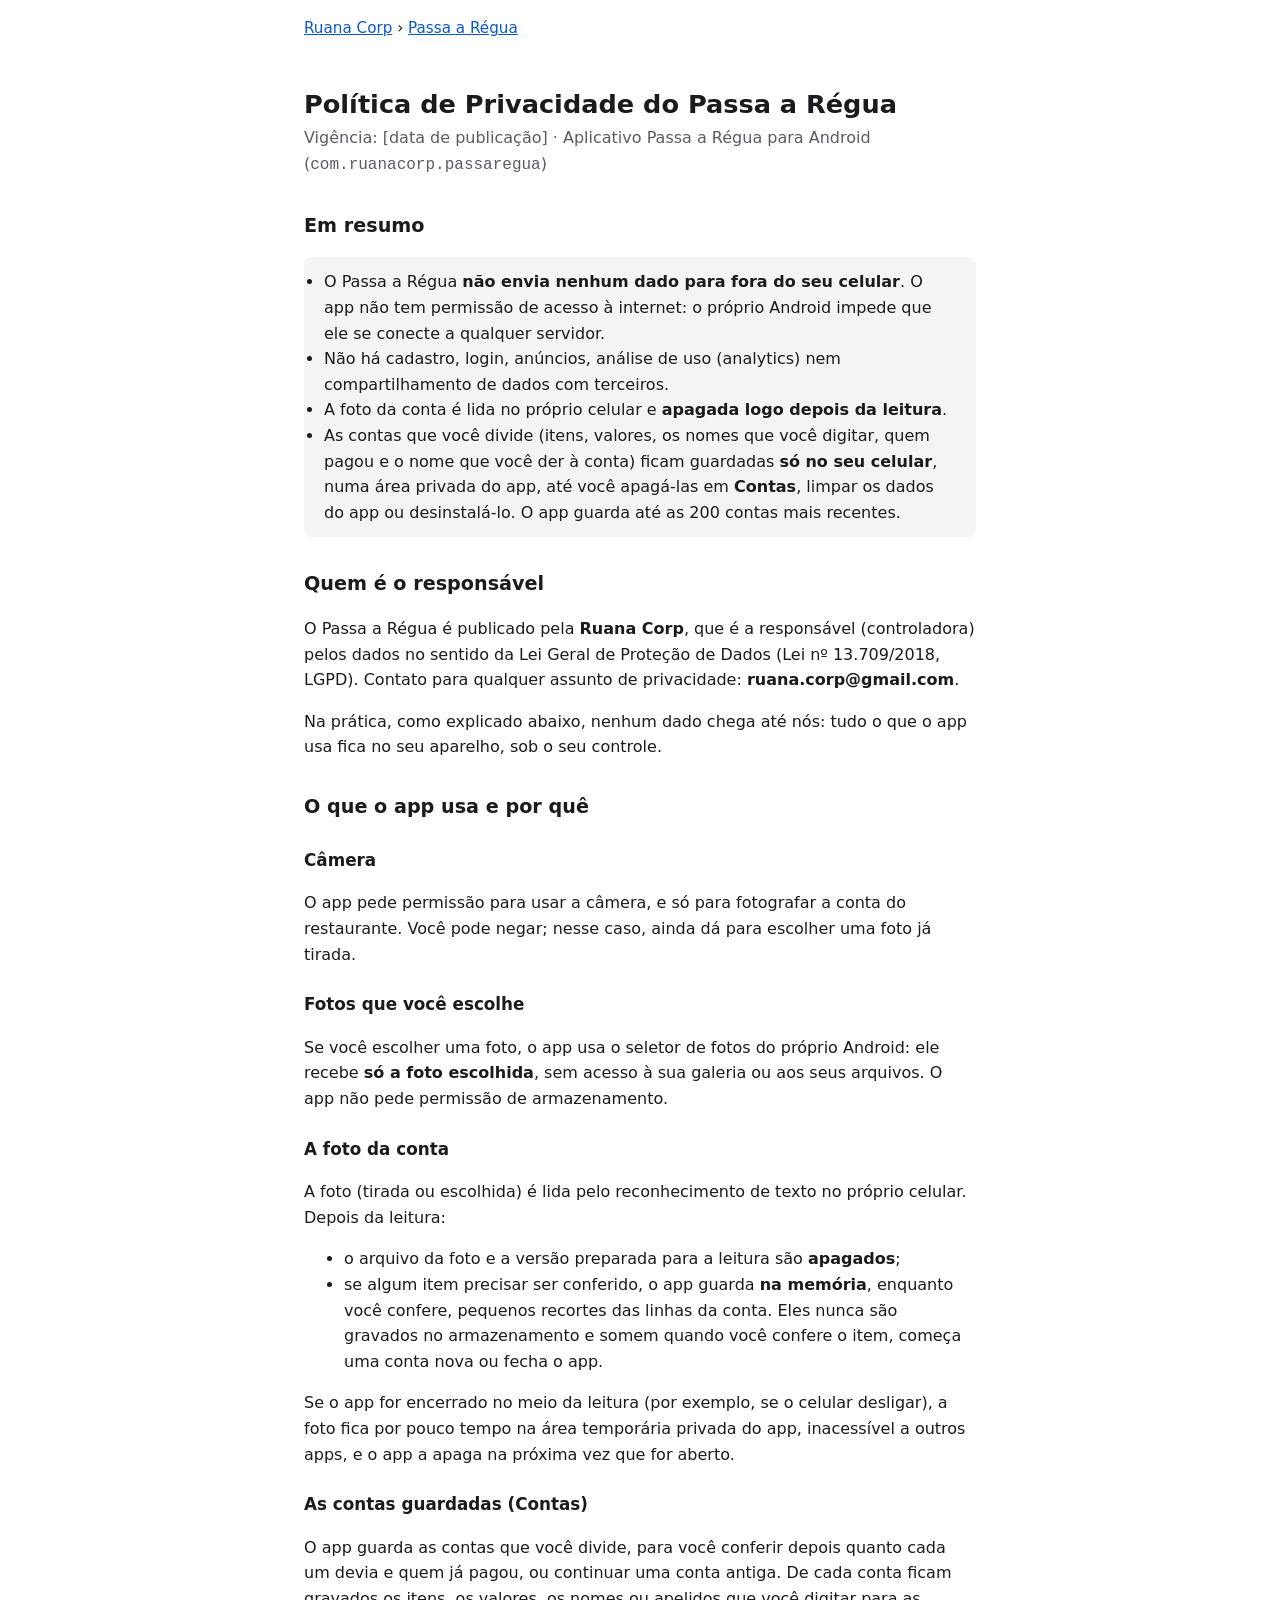
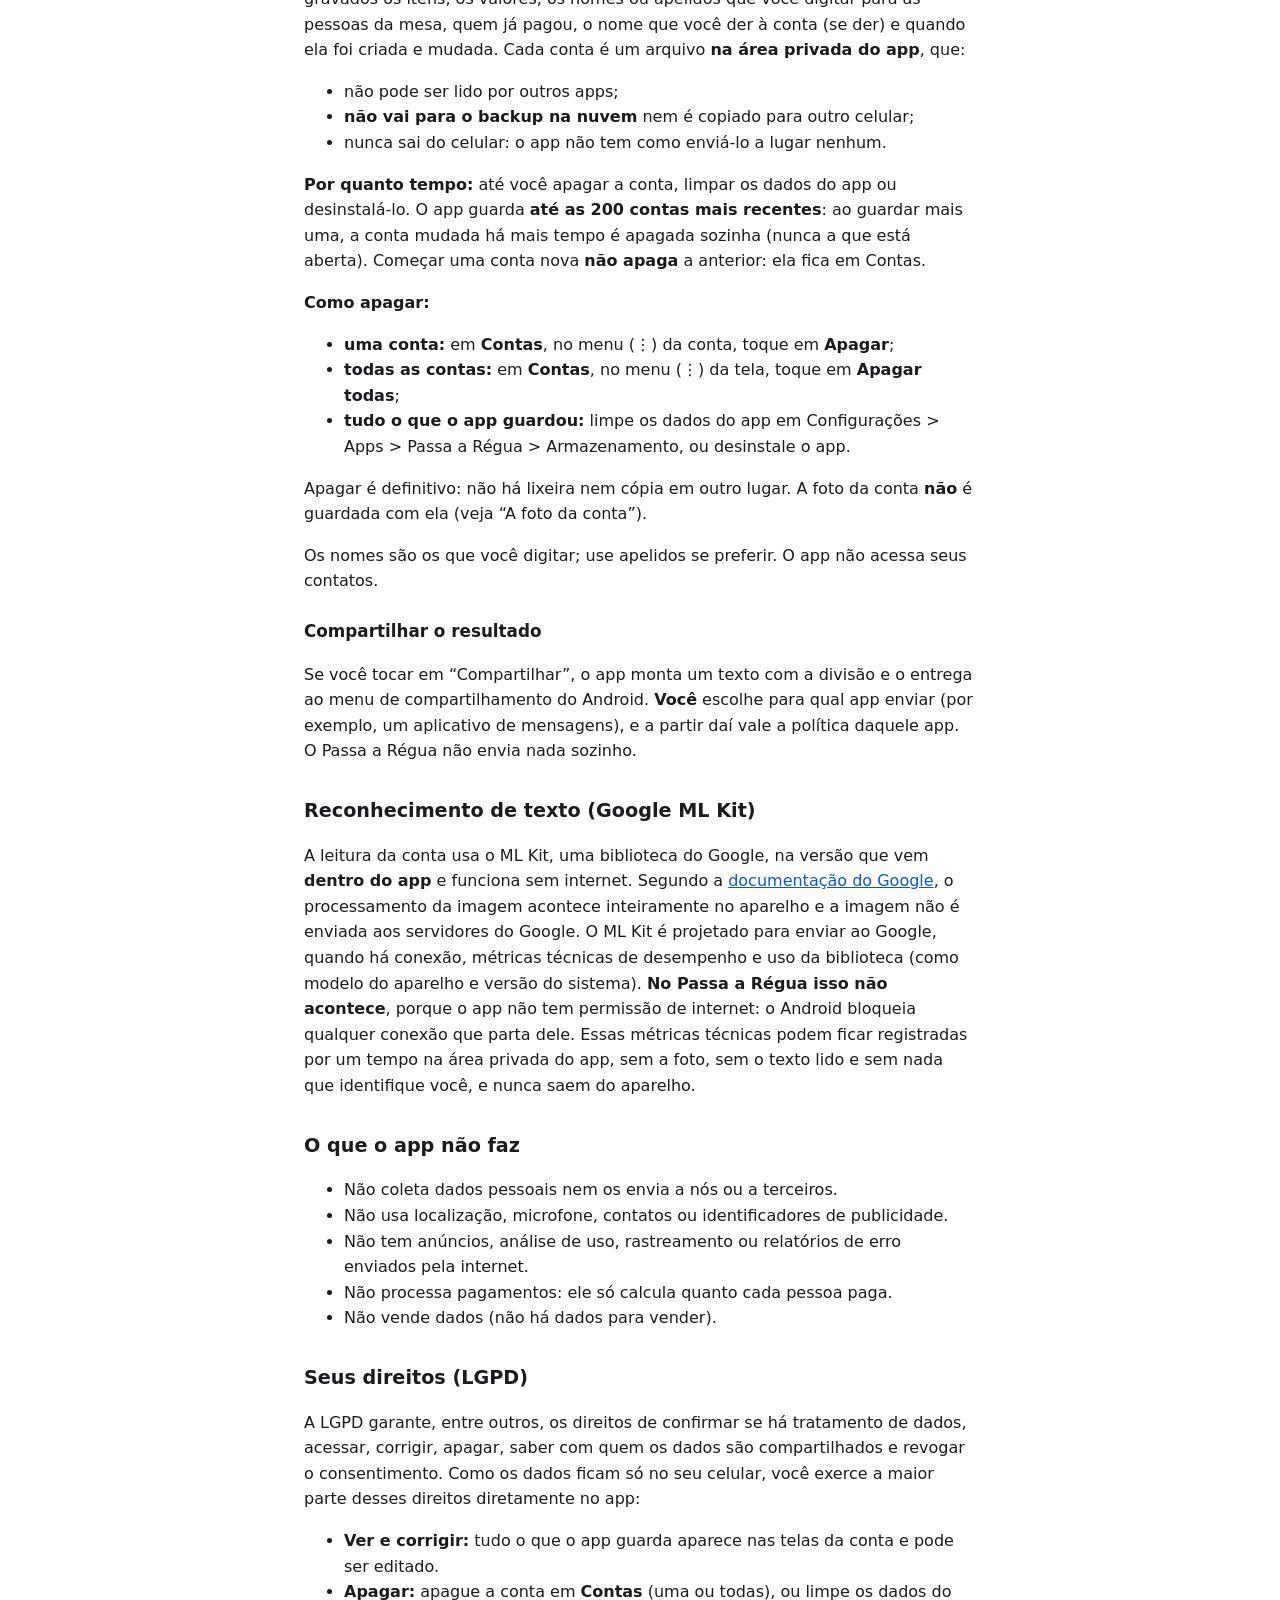
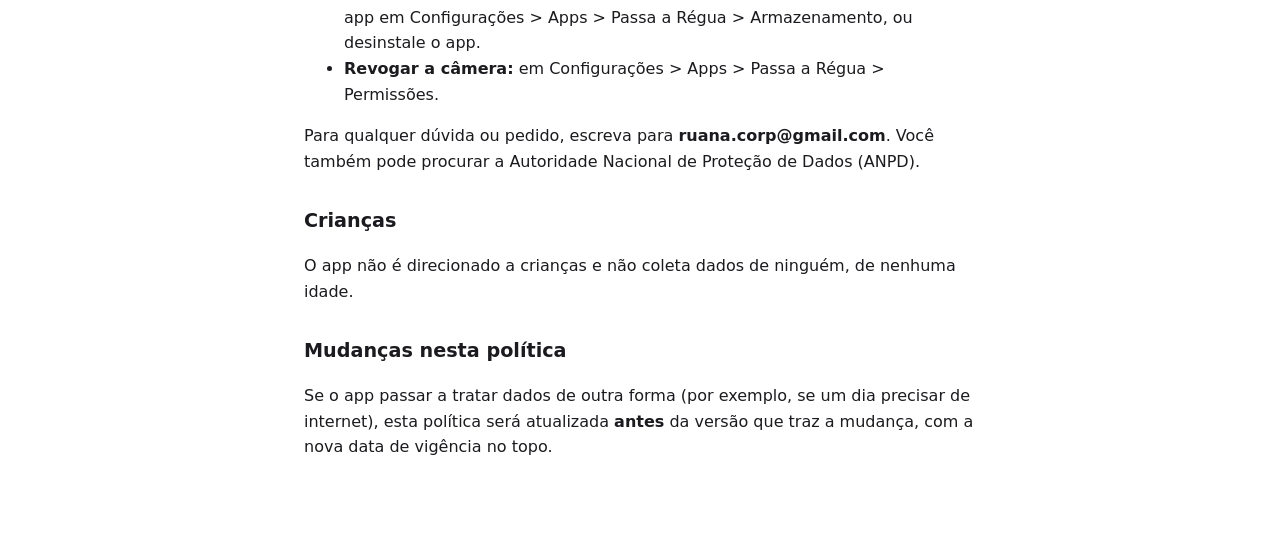
==== passa-regua/privacidade/index.html @ 59d7e6ca "Site da Ruana Corp: página inicial, Passa a Régua, privacidade e suporte" ====
<!doctype html>
<!-- Versão para hospedar da política de privacidade. O texto é o mesmo de
     politica-de-privacidade.md (sem a tabela interna de conferência): as duas
     mudam juntas. Antes de publicar, preencher os campos entre colchetes.
     Página estática, sem scripts, fontes externas, cookies ou rastreamento. -->
<html lang="pt-BR">
<head>
<meta charset="utf-8">
<meta name="viewport" content="width=device-width, initial-scale=1">
<meta name="robots" content="index, follow">
<title>Política de Privacidade · Passa a Régua</title>
<style>
  :root { color-scheme: light dark; --texto: #1b1b1f; --fundo: #ffffff; --suave: #5b5b66; --destaque: #f3f4f6; }
  @media (prefers-color-scheme: dark) {
    :root { --texto: #e6e6ea; --fundo: #121214; --suave: #a3a3ad; --destaque: #1f1f24; }
  }
  body { margin: 0; background: var(--fundo); color: var(--texto);
         font: 16px/1.6 system-ui, -apple-system, "Segoe UI", Roboto, sans-serif; }
  main { max-width: 42rem; margin: 0 auto; padding: 2rem 1rem 4rem; }
  h1 { font-size: 1.6rem; line-height: 1.25; margin-bottom: .25rem; }
  h2 { font-size: 1.2rem; margin-top: 2rem; }
  h3 { font-size: 1.05rem; margin-top: 1.5rem; }
  .meta { color: var(--suave); margin-top: 0; }
  .resumo { background: var(--destaque); border-radius: .5rem; padding: .75rem 1.25rem; }
  a { color: #0b57d0; }
  @media (prefers-color-scheme: dark) { a { color: #8ab4f8; } }
  nav.topo { max-width: 42rem; margin: 0 auto; padding: 1rem 1rem 0; font-size: .95rem; }
</style>
</head>
<body>
<nav class="topo"><a href="../../">Ruana Corp</a> › <a href="../">Passa a Régua</a></nav>
<main>
<h1>Política de Privacidade do Passa a Régua</h1>
<p class="meta">Vigência: [data de publicação] · Aplicativo Passa a Régua para Android
(<code>com.ruanacorp.passaregua</code>)</p>

<h2>Em resumo</h2>
<ul class="resumo">
  <li>O Passa a Régua <strong>não envia nenhum dado para fora do seu celular</strong>. O app não
    tem permissão de acesso à internet: o próprio Android impede que ele se conecte a qualquer
    servidor.</li>
  <li>Não há cadastro, login, anúncios, análise de uso (analytics) nem compartilhamento de dados
    com terceiros.</li>
  <li>A foto da conta é lida no próprio celular e <strong>apagada logo depois da leitura</strong>.</li>
  <li>As contas que você divide (itens, valores, os nomes que você digitar, quem pagou e o nome
    que você der à conta) ficam guardadas <strong>só no seu celular</strong>, numa área privada do
    app, até você apagá-las em <strong>Contas</strong>, limpar os dados do app ou desinstalá-lo. O
    app guarda até as 200 contas mais recentes.</li>
</ul>

<h2>Quem é o responsável</h2>
<p>O Passa a Régua é publicado pela <strong>Ruana Corp</strong>, que é a responsável
(controladora) pelos dados no sentido da Lei Geral de Proteção de Dados (Lei nº 13.709/2018, LGPD).
Contato para qualquer assunto de privacidade:
<strong>ruana.corp@gmail.com</strong>.</p>
<p>Na prática, como explicado abaixo, nenhum dado chega até nós: tudo o que o app usa fica no seu
aparelho, sob o seu controle.</p>

<h2>O que o app usa e por quê</h2>

<h3>Câmera</h3>
<p>O app pede permissão para usar a câmera, e só para fotografar a conta do restaurante. Você pode
negar; nesse caso, ainda dá para escolher uma foto já tirada.</p>

<h3>Fotos que você escolhe</h3>
<p>Se você escolher uma foto, o app usa o seletor de fotos do próprio Android: ele recebe
<strong>só a foto escolhida</strong>, sem acesso à sua galeria ou aos seus arquivos. O app não
pede permissão de armazenamento.</p>

<h3>A foto da conta</h3>
<p>A foto (tirada ou escolhida) é lida pelo reconhecimento de texto no próprio celular. Depois da
leitura:</p>
<ul>
  <li>o arquivo da foto e a versão preparada para a leitura são <strong>apagados</strong>;</li>
  <li>se algum item precisar ser conferido, o app guarda <strong>na memória</strong>, enquanto
    você confere, pequenos recortes das linhas da conta. Eles nunca são gravados no armazenamento
    e somem quando você confere o item, começa uma conta nova ou fecha o app.</li>
</ul>
<p>Se o app for encerrado no meio da leitura (por exemplo, se o celular desligar), a foto fica por pouco
tempo na área temporária privada do app, inacessível a outros apps, e o app a apaga na próxima vez
que for aberto.</p>

<h3>As contas guardadas (Contas)</h3>
<p>O app guarda as contas que você divide, para você conferir depois quanto cada um devia e quem já
pagou, ou continuar uma conta antiga. De cada conta ficam gravados os itens, os valores, os nomes
ou apelidos que você digitar para as pessoas da mesa, quem já pagou, o nome que você der à conta
(se der) e quando ela foi criada e mudada. Cada conta é um arquivo <strong>na área privada do
app</strong>, que:</p>
<ul>
  <li>não pode ser lido por outros apps;</li>
  <li><strong>não vai para o backup na nuvem</strong> nem é copiado para outro celular;</li>
  <li>nunca sai do celular: o app não tem como enviá-lo a lugar nenhum.</li>
</ul>
<p><strong>Por quanto tempo:</strong> até você apagar a conta, limpar os dados do app ou
desinstalá-lo. O app guarda <strong>até as 200 contas mais recentes</strong>: ao guardar mais uma,
a conta mudada há mais tempo é apagada sozinha (nunca a que está aberta). Começar uma conta nova
<strong>não apaga</strong> a anterior: ela fica em Contas.</p>
<p><strong>Como apagar:</strong></p>
<ul>
  <li><strong>uma conta:</strong> em <strong>Contas</strong>, no menu (⋮) da conta, toque em
    <strong>Apagar</strong>;</li>
  <li><strong>todas as contas:</strong> em <strong>Contas</strong>, no menu (⋮) da tela, toque em
    <strong>Apagar todas</strong>;</li>
  <li><strong>tudo o que o app guardou:</strong> limpe os dados do app em Configurações &gt; Apps
    &gt; Passa a Régua &gt; Armazenamento, ou desinstale o app.</li>
</ul>
<p>Apagar é definitivo: não há lixeira nem cópia em outro lugar. A foto da conta
<strong>não</strong> é guardada com ela (veja “A foto da conta”).</p>
<p>Os nomes são os que você digitar; use apelidos se preferir. O app não acessa seus contatos.</p>

<h3>Compartilhar o resultado</h3>
<p>Se você tocar em “Compartilhar”, o app monta um texto com a divisão e o entrega ao menu de
compartilhamento do Android. <strong>Você</strong> escolhe para qual app enviar (por exemplo, um
aplicativo de mensagens), e a partir daí vale a política daquele app. O Passa a Régua não envia
nada sozinho.</p>

<h2>Reconhecimento de texto (Google ML Kit)</h2>
<p>A leitura da conta usa o ML Kit, uma biblioteca do Google, na versão que vem
<strong>dentro do app</strong> e funciona sem internet. Segundo a
<a href="https://developers.google.com/ml-kit/terms">documentação do Google</a>, o processamento
da imagem acontece inteiramente no aparelho e a imagem não é enviada aos servidores do Google. O
ML Kit é projetado para enviar ao Google, quando há conexão, métricas técnicas de desempenho e uso
da biblioteca (como modelo do aparelho e versão do sistema). <strong>No Passa a Régua isso não
acontece</strong>, porque o app não tem permissão de internet: o Android bloqueia qualquer conexão
que parta dele. Essas métricas técnicas podem ficar registradas por um tempo na área privada do
app, sem a foto, sem o texto lido e sem nada que identifique você, e nunca saem do aparelho.</p>

<h2>O que o app não faz</h2>
<ul>
  <li>Não coleta dados pessoais nem os envia a nós ou a terceiros.</li>
  <li>Não usa localização, microfone, contatos ou identificadores de publicidade.</li>
  <li>Não tem anúncios, análise de uso, rastreamento ou relatórios de erro enviados pela
    internet.</li>
  <li>Não processa pagamentos: ele só calcula quanto cada pessoa paga.</li>
  <li>Não vende dados (não há dados para vender).</li>
</ul>

<h2>Seus direitos (LGPD)</h2>
<p>A LGPD garante, entre outros, os direitos de confirmar se há tratamento de dados, acessar,
corrigir, apagar, saber com quem os dados são compartilhados e revogar o consentimento. Como os
dados ficam só no seu celular, você exerce a maior parte desses direitos diretamente no app:</p>
<ul>
  <li><strong>Ver e corrigir:</strong> tudo o que o app guarda aparece nas telas da conta e pode
    ser editado.</li>
  <li><strong>Apagar:</strong> apague a conta em <strong>Contas</strong> (uma ou todas), ou limpe
    os dados do app em Configurações &gt; Apps &gt; Passa a Régua &gt; Armazenamento, ou
    desinstale o app.</li>
  <li><strong>Revogar a câmera:</strong> em Configurações &gt; Apps &gt; Passa a Régua &gt;
    Permissões.</li>
</ul>
<p>Para qualquer dúvida ou pedido, escreva para <strong>ruana.corp@gmail.com</strong>. Você também
pode procurar a Autoridade Nacional de Proteção de Dados (ANPD).</p>

<h2>Crianças</h2>
<p>O app não é direcionado a crianças e não coleta dados de ninguém, de nenhuma idade.</p>

<h2>Mudanças nesta política</h2>
<p>Se o app passar a tratar dados de outra forma (por exemplo, se um dia precisar de internet),
esta política será atualizada <strong>antes</strong> da versão que traz a mudança, com a nova data
de vigência no topo.</p>
</main>
</body>
</html>
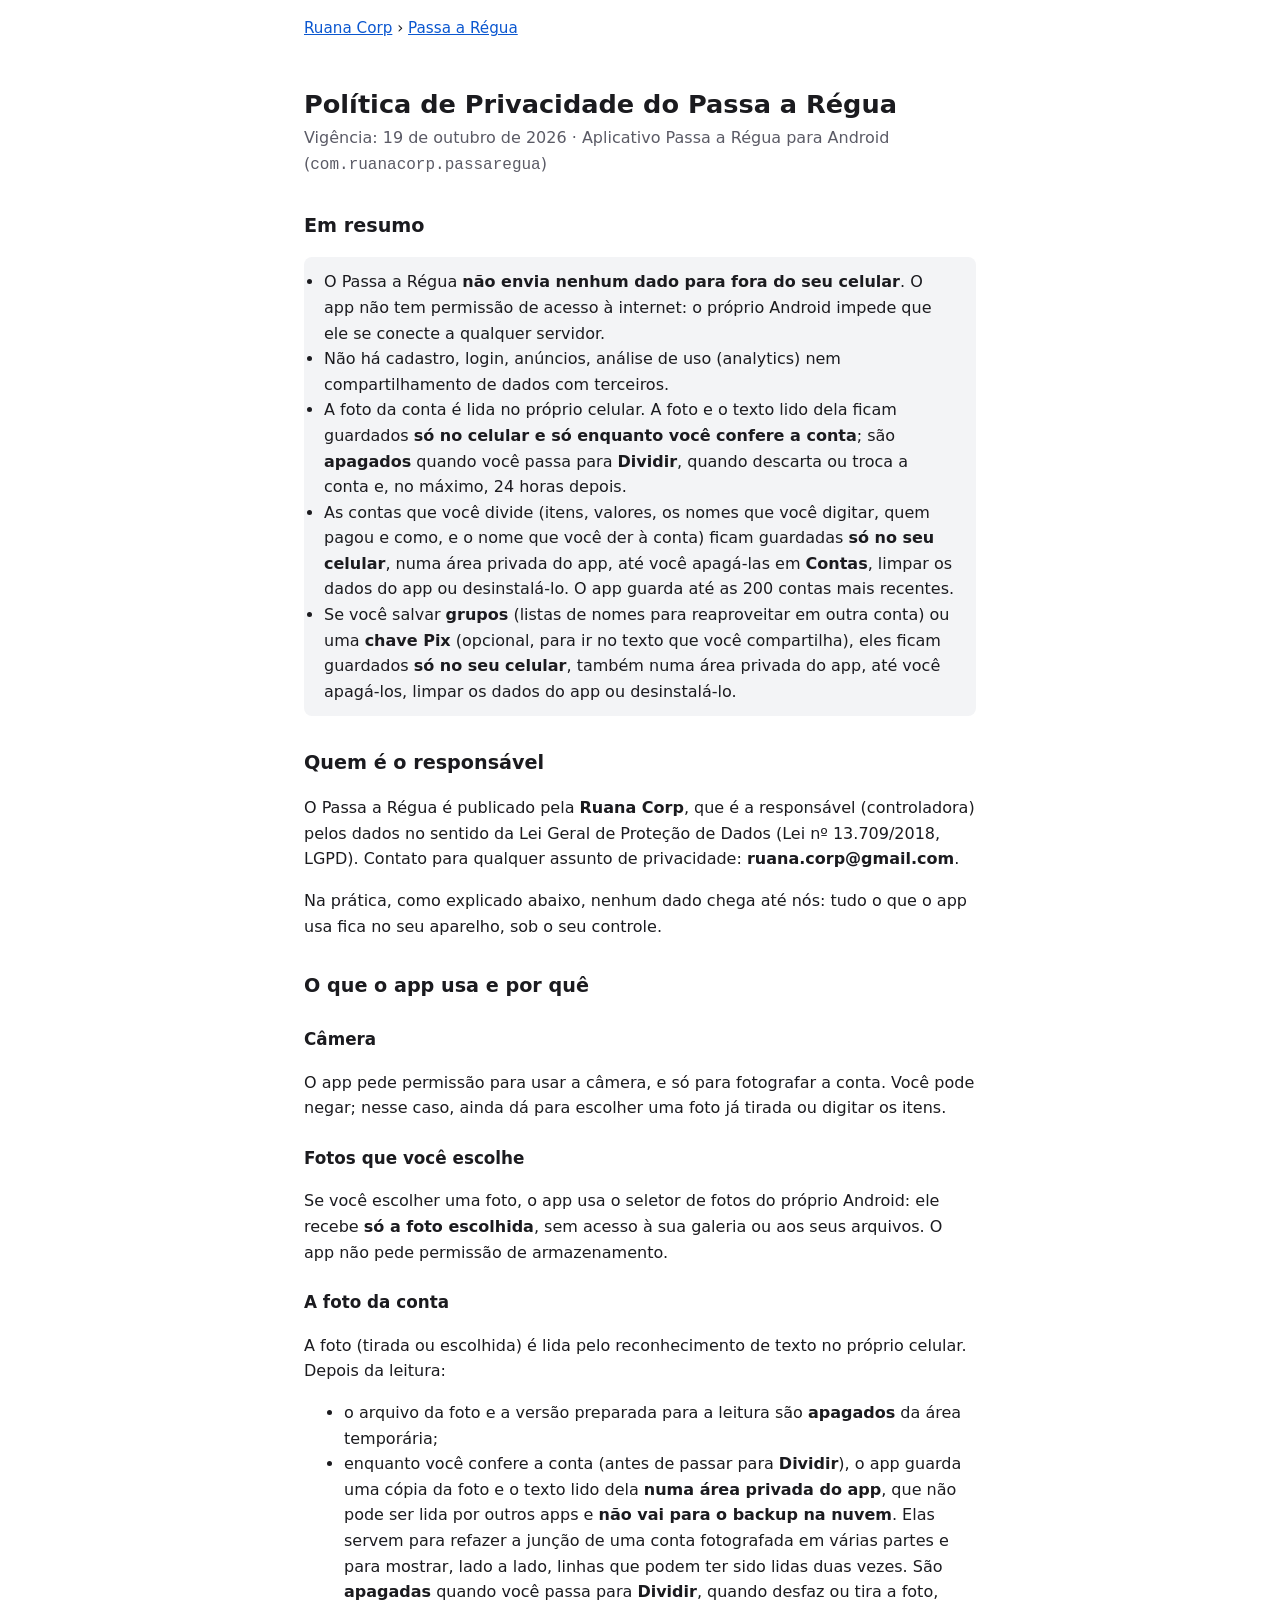
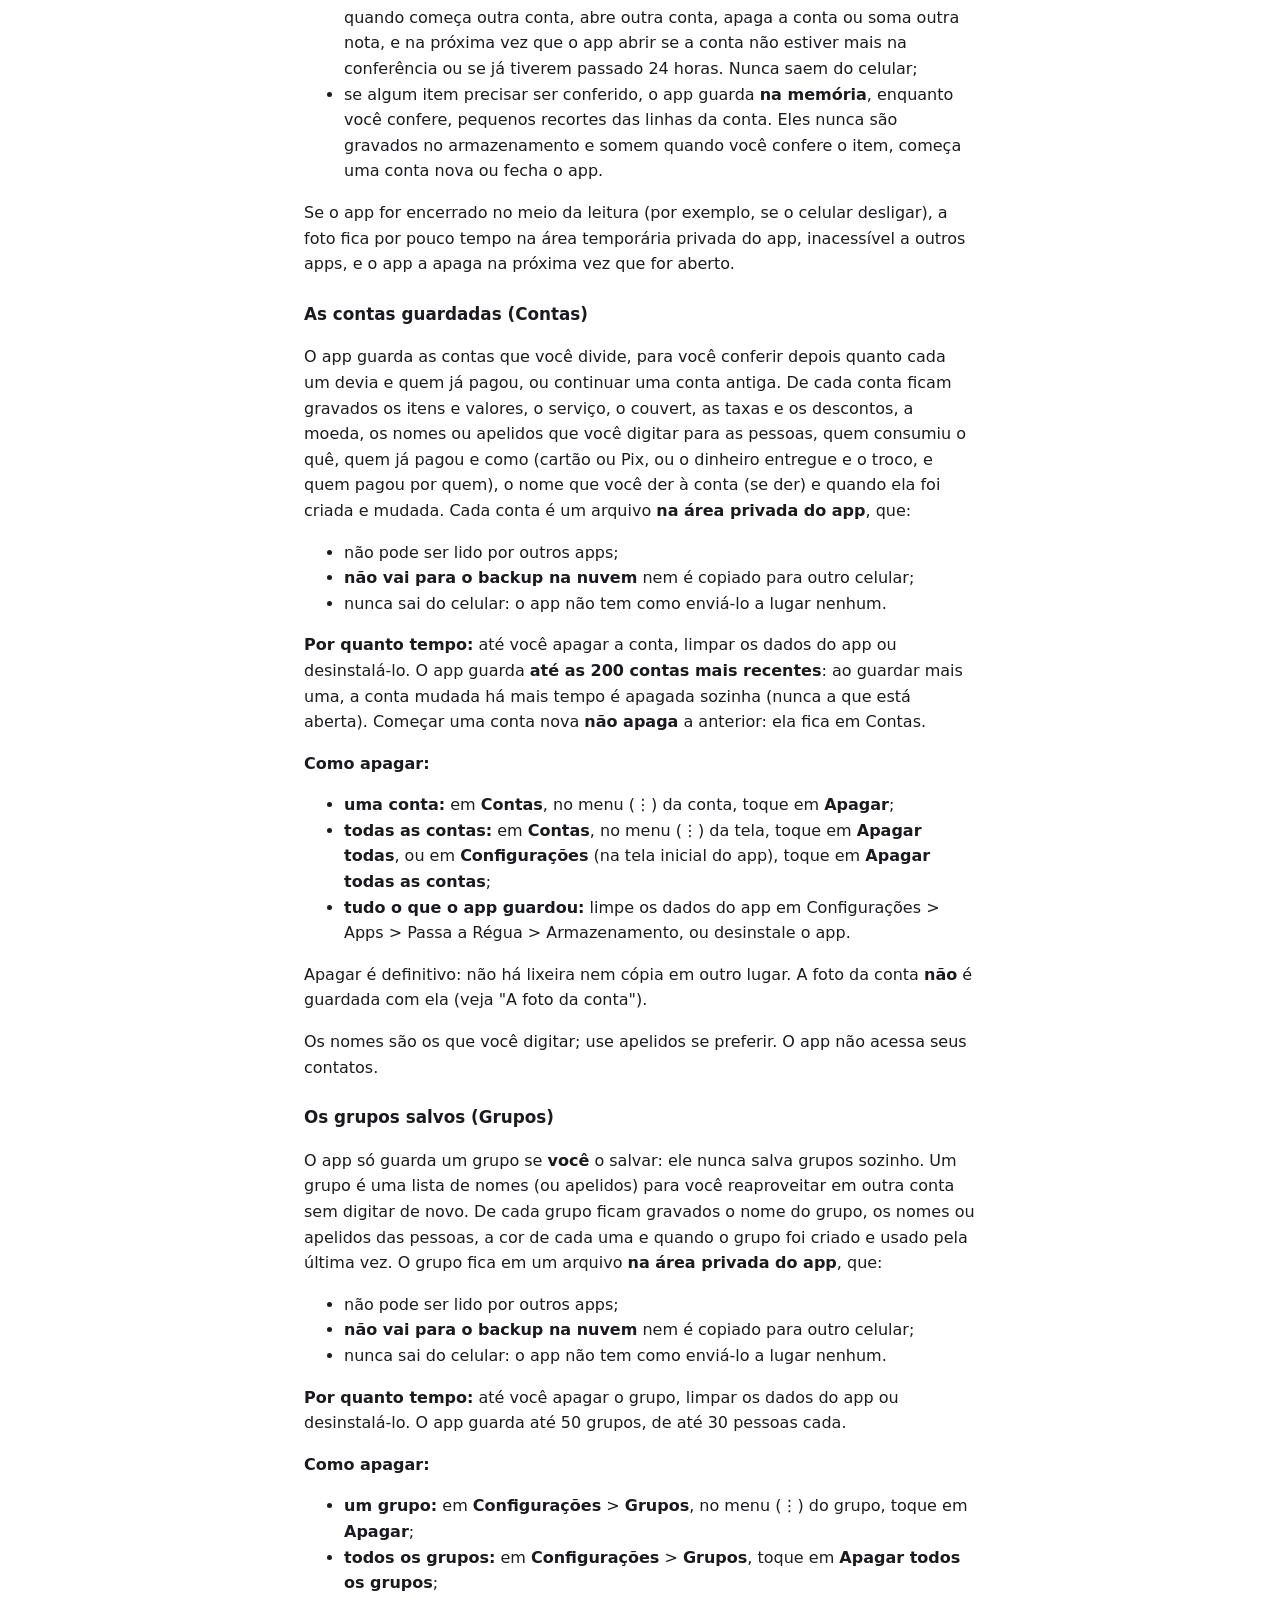
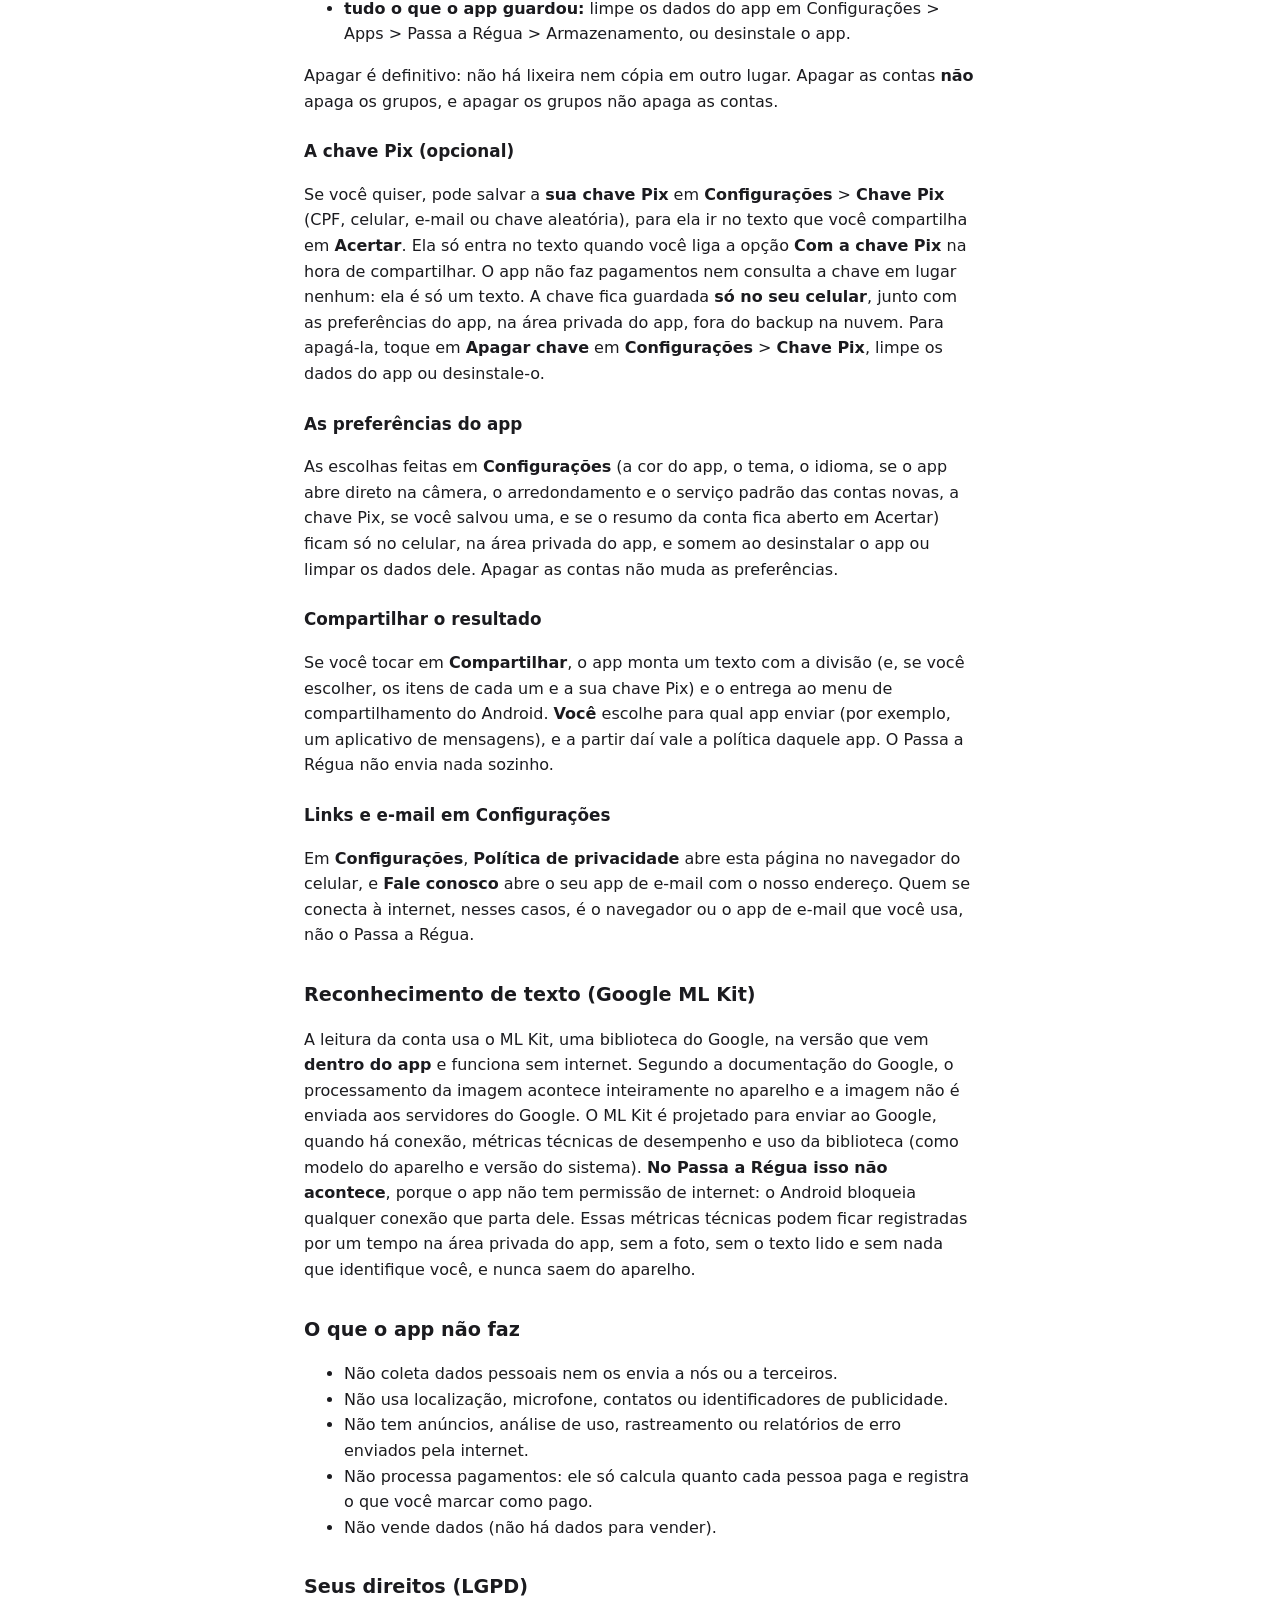
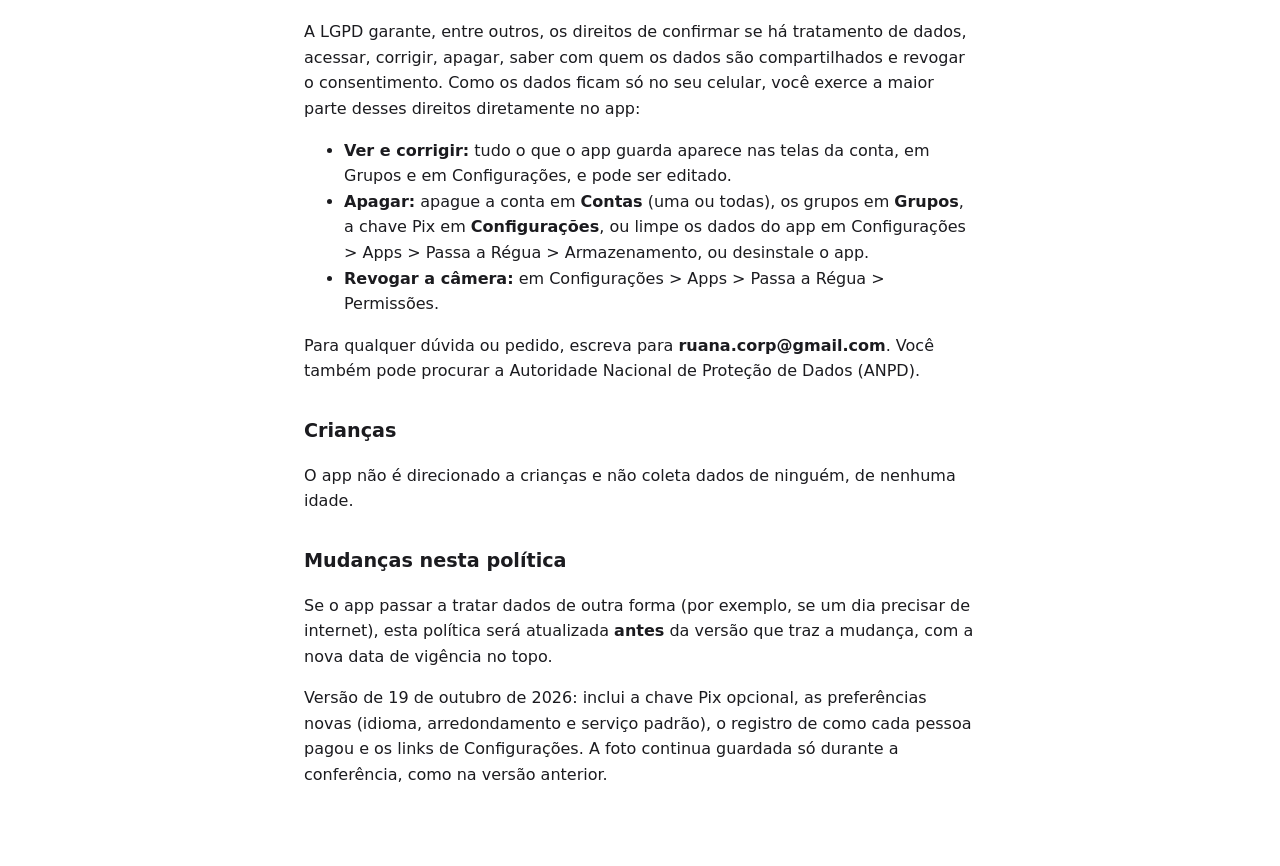
==== commit ec0a36e0: "Atualiza a política de privacidade do Passa a Régua" ====
--- a/passa-regua/privacidade/index.html
+++ b/passa-regua/privacidade/index.html
@@ -1,7 +1,7 @@
 <!doctype html>
 <!-- Versão para hospedar da política de privacidade. O texto é o mesmo de
      politica-de-privacidade.md (sem a tabela interna de conferência): as duas
-     mudam juntas. Antes de publicar, preencher os campos entre colchetes.
+     mudam juntas.
      Página estática, sem scripts, fontes externas, cookies ou rastreamento. -->
 <html lang="pt-BR">
 <head>
@@ -31,133 +31,102 @@
 <nav class="topo"><a href="../../">Ruana Corp</a> › <a href="../">Passa a Régua</a></nav>
 <main>
 <h1>Política de Privacidade do Passa a Régua</h1>
-<p class="meta">Vigência: [data de publicação] · Aplicativo Passa a Régua para Android
+<p class="meta">Vigência: 19 de outubro de 2026 · Aplicativo Passa a Régua para Android
 (<code>com.ruanacorp.passaregua</code>)</p>
 
 <h2>Em resumo</h2>
 <ul class="resumo">
-  <li>O Passa a Régua <strong>não envia nenhum dado para fora do seu celular</strong>. O app não
-    tem permissão de acesso à internet: o próprio Android impede que ele se conecte a qualquer
-    servidor.</li>
-  <li>Não há cadastro, login, anúncios, análise de uso (analytics) nem compartilhamento de dados
-    com terceiros.</li>
-  <li>A foto da conta é lida no próprio celular e <strong>apagada logo depois da leitura</strong>.</li>
-  <li>As contas que você divide (itens, valores, os nomes que você digitar, quem pagou e o nome
-    que você der à conta) ficam guardadas <strong>só no seu celular</strong>, numa área privada do
-    app, até você apagá-las em <strong>Contas</strong>, limpar os dados do app ou desinstalá-lo. O
-    app guarda até as 200 contas mais recentes.</li>
+  <li>O Passa a Régua <strong>não envia nenhum dado para fora do seu celular</strong>. O app não tem permissão de acesso à internet: o próprio Android impede que ele se conecte a qualquer servidor.</li>
+  <li>Não há cadastro, login, anúncios, análise de uso (analytics) nem compartilhamento de dados com terceiros.</li>
+  <li>A foto da conta é lida no próprio celular. A foto e o texto lido dela ficam guardados <strong>só no celular e só enquanto você confere a conta</strong>; são <strong>apagados</strong> quando você passa para <strong>Dividir</strong>, quando descarta ou troca a conta e, no máximo, 24 horas depois.</li>
+  <li>As contas que você divide (itens, valores, os nomes que você digitar, quem pagou e como, e o nome que você der à conta) ficam guardadas <strong>só no seu celular</strong>, numa área privada do app, até você apagá-las em <strong>Contas</strong>, limpar os dados do app ou desinstalá-lo. O app guarda até as 200 contas mais recentes.</li>
+  <li>Se você salvar <strong>grupos</strong> (listas de nomes para reaproveitar em outra conta) ou uma <strong>chave Pix</strong> (opcional, para ir no texto que você compartilha), eles ficam guardados <strong>só no seu celular</strong>, também numa área privada do app, até você apagá-los, limpar os dados do app ou desinstalá-lo.</li>
 </ul>
 
 <h2>Quem é o responsável</h2>
-<p>O Passa a Régua é publicado pela <strong>Ruana Corp</strong>, que é a responsável
-(controladora) pelos dados no sentido da Lei Geral de Proteção de Dados (Lei nº 13.709/2018, LGPD).
-Contato para qualquer assunto de privacidade:
-<strong>ruana.corp@gmail.com</strong>.</p>
-<p>Na prática, como explicado abaixo, nenhum dado chega até nós: tudo o que o app usa fica no seu
-aparelho, sob o seu controle.</p>
+<p>O Passa a Régua é publicado pela <strong>Ruana Corp</strong>, que é a responsável (controladora) pelos dados no sentido da Lei Geral de Proteção de Dados (Lei nº 13.709/2018, LGPD). Contato para qualquer assunto de privacidade: <strong>ruana.corp@gmail.com</strong>.</p>
+<p>Na prática, como explicado abaixo, nenhum dado chega até nós: tudo o que o app usa fica no seu aparelho, sob o seu controle.</p>
 
 <h2>O que o app usa e por quê</h2>
-
 <h3>Câmera</h3>
-<p>O app pede permissão para usar a câmera, e só para fotografar a conta do restaurante. Você pode
-negar; nesse caso, ainda dá para escolher uma foto já tirada.</p>
-
+<p>O app pede permissão para usar a câmera, e só para fotografar a conta. Você pode negar; nesse caso, ainda dá para escolher uma foto já tirada ou digitar os itens.</p>
 <h3>Fotos que você escolhe</h3>
-<p>Se você escolher uma foto, o app usa o seletor de fotos do próprio Android: ele recebe
-<strong>só a foto escolhida</strong>, sem acesso à sua galeria ou aos seus arquivos. O app não
-pede permissão de armazenamento.</p>
-
+<p>Se você escolher uma foto, o app usa o seletor de fotos do próprio Android: ele recebe <strong>só a foto escolhida</strong>, sem acesso à sua galeria ou aos seus arquivos. O app não pede permissão de armazenamento.</p>
 <h3>A foto da conta</h3>
-<p>A foto (tirada ou escolhida) é lida pelo reconhecimento de texto no próprio celular. Depois da
-leitura:</p>
+<p>A foto (tirada ou escolhida) é lida pelo reconhecimento de texto no próprio celular. Depois da leitura:</p>
 <ul>
-  <li>o arquivo da foto e a versão preparada para a leitura são <strong>apagados</strong>;</li>
-  <li>se algum item precisar ser conferido, o app guarda <strong>na memória</strong>, enquanto
-    você confere, pequenos recortes das linhas da conta. Eles nunca são gravados no armazenamento
-    e somem quando você confere o item, começa uma conta nova ou fecha o app.</li>
+  <li>o arquivo da foto e a versão preparada para a leitura são <strong>apagados</strong> da área temporária;</li>
+  <li>enquanto você confere a conta (antes de passar para <strong>Dividir</strong>), o app guarda uma cópia da foto e o texto lido dela <strong>numa área privada do app</strong>, que não pode ser lida por outros apps e <strong>não vai para o backup na nuvem</strong>. Elas servem para refazer a junção de uma conta fotografada em várias partes e para mostrar, lado a lado, linhas que podem ter sido lidas duas vezes. São <strong>apagadas</strong> quando você passa para <strong>Dividir</strong>, quando desfaz ou tira a foto, quando começa outra conta, abre outra conta, apaga a conta ou soma outra nota, e na próxima vez que o app abrir se a conta não estiver mais na conferência ou se já tiverem passado 24 horas. Nunca saem do celular;</li>
+  <li>se algum item precisar ser conferido, o app guarda <strong>na memória</strong>, enquanto você confere, pequenos recortes das linhas da conta. Eles nunca são gravados no armazenamento e somem quando você confere o item, começa uma conta nova ou fecha o app.</li>
 </ul>
-<p>Se o app for encerrado no meio da leitura (por exemplo, se o celular desligar), a foto fica por pouco
-tempo na área temporária privada do app, inacessível a outros apps, e o app a apaga na próxima vez
-que for aberto.</p>
-
+<p>Se o app for encerrado no meio da leitura (por exemplo, se o celular desligar), a foto fica por pouco tempo na área temporária privada do app, inacessível a outros apps, e o app a apaga na próxima vez que for aberto.</p>
 <h3>As contas guardadas (Contas)</h3>
-<p>O app guarda as contas que você divide, para você conferir depois quanto cada um devia e quem já
-pagou, ou continuar uma conta antiga. De cada conta ficam gravados os itens, os valores, os nomes
-ou apelidos que você digitar para as pessoas da mesa, quem já pagou, o nome que você der à conta
-(se der) e quando ela foi criada e mudada. Cada conta é um arquivo <strong>na área privada do
-app</strong>, que:</p>
+<p>O app guarda as contas que você divide, para você conferir depois quanto cada um devia e quem já pagou, ou continuar uma conta antiga. De cada conta ficam gravados os itens e valores, o serviço, o couvert, as taxas e os descontos, a moeda, os nomes ou apelidos que você digitar para as pessoas, quem consumiu o quê, quem já pagou e como (cartão ou Pix, ou o dinheiro entregue e o troco, e quem pagou por quem), o nome que você der à conta (se der) e quando ela foi criada e mudada. Cada conta é um arquivo <strong>na área privada do app</strong>, que:</p>
 <ul>
   <li>não pode ser lido por outros apps;</li>
   <li><strong>não vai para o backup na nuvem</strong> nem é copiado para outro celular;</li>
   <li>nunca sai do celular: o app não tem como enviá-lo a lugar nenhum.</li>
 </ul>
-<p><strong>Por quanto tempo:</strong> até você apagar a conta, limpar os dados do app ou
-desinstalá-lo. O app guarda <strong>até as 200 contas mais recentes</strong>: ao guardar mais uma,
-a conta mudada há mais tempo é apagada sozinha (nunca a que está aberta). Começar uma conta nova
-<strong>não apaga</strong> a anterior: ela fica em Contas.</p>
+<p><strong>Por quanto tempo:</strong> até você apagar a conta, limpar os dados do app ou desinstalá-lo. O app guarda <strong>até as 200 contas mais recentes</strong>: ao guardar mais uma, a conta mudada há mais tempo é apagada sozinha (nunca a que está aberta). Começar uma conta nova <strong>não apaga</strong> a anterior: ela fica em Contas.</p>
 <p><strong>Como apagar:</strong></p>
 <ul>
-  <li><strong>uma conta:</strong> em <strong>Contas</strong>, no menu (⋮) da conta, toque em
-    <strong>Apagar</strong>;</li>
-  <li><strong>todas as contas:</strong> em <strong>Contas</strong>, no menu (⋮) da tela, toque em
-    <strong>Apagar todas</strong>;</li>
-  <li><strong>tudo o que o app guardou:</strong> limpe os dados do app em Configurações &gt; Apps
-    &gt; Passa a Régua &gt; Armazenamento, ou desinstale o app.</li>
+  <li><strong>uma conta:</strong> em <strong>Contas</strong>, no menu (⋮) da conta, toque em <strong>Apagar</strong>;</li>
+  <li><strong>todas as contas:</strong> em <strong>Contas</strong>, no menu (⋮) da tela, toque em <strong>Apagar todas</strong>, ou em <strong>Configurações</strong> (na tela inicial do app), toque em <strong>Apagar todas as contas</strong>;</li>
+  <li><strong>tudo o que o app guardou:</strong> limpe os dados do app em Configurações &gt; Apps &gt; Passa a Régua &gt; Armazenamento, ou desinstale o app.</li>
 </ul>
-<p>Apagar é definitivo: não há lixeira nem cópia em outro lugar. A foto da conta
-<strong>não</strong> é guardada com ela (veja “A foto da conta”).</p>
+<p>Apagar é definitivo: não há lixeira nem cópia em outro lugar. A foto da conta <strong>não</strong> é guardada com ela (veja "A foto da conta").</p>
 <p>Os nomes são os que você digitar; use apelidos se preferir. O app não acessa seus contatos.</p>
-
+<h3>Os grupos salvos (Grupos)</h3>
+<p>O app só guarda um grupo se <strong>você</strong> o salvar: ele nunca salva grupos sozinho. Um grupo é uma lista de nomes (ou apelidos) para você reaproveitar em outra conta sem digitar de novo. De cada grupo ficam gravados o nome do grupo, os nomes ou apelidos das pessoas, a cor de cada uma e quando o grupo foi criado e usado pela última vez. O grupo fica em um arquivo <strong>na área privada do app</strong>, que:</p>
+<ul>
+  <li>não pode ser lido por outros apps;</li>
+  <li><strong>não vai para o backup na nuvem</strong> nem é copiado para outro celular;</li>
+  <li>nunca sai do celular: o app não tem como enviá-lo a lugar nenhum.</li>
+</ul>
+<p><strong>Por quanto tempo:</strong> até você apagar o grupo, limpar os dados do app ou desinstalá-lo. O app guarda até 50 grupos, de até 30 pessoas cada.</p>
+<p><strong>Como apagar:</strong></p>
+<ul>
+  <li><strong>um grupo:</strong> em <strong>Configurações</strong> &gt; <strong>Grupos</strong>, no menu (⋮) do grupo, toque em <strong>Apagar</strong>;</li>
+  <li><strong>todos os grupos:</strong> em <strong>Configurações</strong> &gt; <strong>Grupos</strong>, toque em <strong>Apagar todos os grupos</strong>;</li>
+  <li><strong>tudo o que o app guardou:</strong> limpe os dados do app em Configurações &gt; Apps &gt; Passa a Régua &gt; Armazenamento, ou desinstale o app.</li>
+</ul>
+<p>Apagar é definitivo: não há lixeira nem cópia em outro lugar. Apagar as contas <strong>não</strong> apaga os grupos, e apagar os grupos não apaga as contas.</p>
+<h3>A chave Pix (opcional)</h3>
+<p>Se você quiser, pode salvar a <strong>sua chave Pix</strong> em <strong>Configurações</strong> &gt; <strong>Chave Pix</strong> (CPF, celular, e-mail ou chave aleatória), para ela ir no texto que você compartilha em <strong>Acertar</strong>. Ela só entra no texto quando você liga a opção <strong>Com a chave Pix</strong> na hora de compartilhar. O app não faz pagamentos nem consulta a chave em lugar nenhum: ela é só um texto. A chave fica guardada <strong>só no seu celular</strong>, junto com as preferências do app, na área privada do app, fora do backup na nuvem. Para apagá-la, toque em <strong>Apagar chave</strong> em <strong>Configurações</strong> &gt; <strong>Chave Pix</strong>, limpe os dados do app ou desinstale-o.</p>
+<h3>As preferências do app</h3>
+<p>As escolhas feitas em <strong>Configurações</strong> (a cor do app, o tema, o idioma, se o app abre direto na câmera, o arredondamento e o serviço padrão das contas novas, a chave Pix, se você salvou uma, e se o resumo da conta fica aberto em Acertar) ficam só no celular, na área privada do app, e somem ao desinstalar o app ou limpar os dados dele. Apagar as contas não muda as preferências.</p>
 <h3>Compartilhar o resultado</h3>
-<p>Se você tocar em “Compartilhar”, o app monta um texto com a divisão e o entrega ao menu de
-compartilhamento do Android. <strong>Você</strong> escolhe para qual app enviar (por exemplo, um
-aplicativo de mensagens), e a partir daí vale a política daquele app. O Passa a Régua não envia
-nada sozinho.</p>
+<p>Se você tocar em <strong>Compartilhar</strong>, o app monta um texto com a divisão (e, se você escolher, os itens de cada um e a sua chave Pix) e o entrega ao menu de compartilhamento do Android. <strong>Você</strong> escolhe para qual app enviar (por exemplo, um aplicativo de mensagens), e a partir daí vale a política daquele app. O Passa a Régua não envia nada sozinho.</p>
+<h3>Links e e-mail em Configurações</h3>
+<p>Em <strong>Configurações</strong>, <strong>Política de privacidade</strong> abre esta página no navegador do celular, e <strong>Fale conosco</strong> abre o seu app de e-mail com o nosso endereço. Quem se conecta à internet, nesses casos, é o navegador ou o app de e-mail que você usa, não o Passa a Régua.</p>
 
 <h2>Reconhecimento de texto (Google ML Kit)</h2>
-<p>A leitura da conta usa o ML Kit, uma biblioteca do Google, na versão que vem
-<strong>dentro do app</strong> e funciona sem internet. Segundo a
-<a href="https://developers.google.com/ml-kit/terms">documentação do Google</a>, o processamento
-da imagem acontece inteiramente no aparelho e a imagem não é enviada aos servidores do Google. O
-ML Kit é projetado para enviar ao Google, quando há conexão, métricas técnicas de desempenho e uso
-da biblioteca (como modelo do aparelho e versão do sistema). <strong>No Passa a Régua isso não
-acontece</strong>, porque o app não tem permissão de internet: o Android bloqueia qualquer conexão
-que parta dele. Essas métricas técnicas podem ficar registradas por um tempo na área privada do
-app, sem a foto, sem o texto lido e sem nada que identifique você, e nunca saem do aparelho.</p>
+<p>A leitura da conta usa o ML Kit, uma biblioteca do Google, na versão que vem <strong>dentro do app</strong> e funciona sem internet. Segundo a documentação do Google, o processamento da imagem acontece inteiramente no aparelho e a imagem não é enviada aos servidores do Google. O ML Kit é projetado para enviar ao Google, quando há conexão, métricas técnicas de desempenho e uso da biblioteca (como modelo do aparelho e versão do sistema). <strong>No Passa a Régua isso não acontece</strong>, porque o app não tem permissão de internet: o Android bloqueia qualquer conexão que parta dele. Essas métricas técnicas podem ficar registradas por um tempo na área privada do app, sem a foto, sem o texto lido e sem nada que identifique você, e nunca saem do aparelho.</p>
 
 <h2>O que o app não faz</h2>
 <ul>
   <li>Não coleta dados pessoais nem os envia a nós ou a terceiros.</li>
   <li>Não usa localização, microfone, contatos ou identificadores de publicidade.</li>
-  <li>Não tem anúncios, análise de uso, rastreamento ou relatórios de erro enviados pela
-    internet.</li>
-  <li>Não processa pagamentos: ele só calcula quanto cada pessoa paga.</li>
+  <li>Não tem anúncios, análise de uso, rastreamento ou relatórios de erro enviados pela internet.</li>
+  <li>Não processa pagamentos: ele só calcula quanto cada pessoa paga e registra o que você marcar como pago.</li>
   <li>Não vende dados (não há dados para vender).</li>
 </ul>
 
 <h2>Seus direitos (LGPD)</h2>
-<p>A LGPD garante, entre outros, os direitos de confirmar se há tratamento de dados, acessar,
-corrigir, apagar, saber com quem os dados são compartilhados e revogar o consentimento. Como os
-dados ficam só no seu celular, você exerce a maior parte desses direitos diretamente no app:</p>
+<p>A LGPD garante, entre outros, os direitos de confirmar se há tratamento de dados, acessar, corrigir, apagar, saber com quem os dados são compartilhados e revogar o consentimento. Como os dados ficam só no seu celular, você exerce a maior parte desses direitos diretamente no app:</p>
 <ul>
-  <li><strong>Ver e corrigir:</strong> tudo o que o app guarda aparece nas telas da conta e pode
-    ser editado.</li>
-  <li><strong>Apagar:</strong> apague a conta em <strong>Contas</strong> (uma ou todas), ou limpe
-    os dados do app em Configurações &gt; Apps &gt; Passa a Régua &gt; Armazenamento, ou
-    desinstale o app.</li>
-  <li><strong>Revogar a câmera:</strong> em Configurações &gt; Apps &gt; Passa a Régua &gt;
-    Permissões.</li>
+  <li><strong>Ver e corrigir:</strong> tudo o que o app guarda aparece nas telas da conta, em Grupos e em Configurações, e pode ser editado.</li>
+  <li><strong>Apagar:</strong> apague a conta em <strong>Contas</strong> (uma ou todas), os grupos em <strong>Grupos</strong>, a chave Pix em <strong>Configurações</strong>, ou limpe os dados do app em Configurações &gt; Apps &gt; Passa a Régua &gt; Armazenamento, ou desinstale o app.</li>
+  <li><strong>Revogar a câmera:</strong> em Configurações &gt; Apps &gt; Passa a Régua &gt; Permissões.</li>
 </ul>
-<p>Para qualquer dúvida ou pedido, escreva para <strong>ruana.corp@gmail.com</strong>. Você também
-pode procurar a Autoridade Nacional de Proteção de Dados (ANPD).</p>
+<p>Para qualquer dúvida ou pedido, escreva para <strong>ruana.corp@gmail.com</strong>. Você também pode procurar a Autoridade Nacional de Proteção de Dados (ANPD).</p>
 
 <h2>Crianças</h2>
 <p>O app não é direcionado a crianças e não coleta dados de ninguém, de nenhuma idade.</p>
 
 <h2>Mudanças nesta política</h2>
-<p>Se o app passar a tratar dados de outra forma (por exemplo, se um dia precisar de internet),
-esta política será atualizada <strong>antes</strong> da versão que traz a mudança, com a nova data
-de vigência no topo.</p>
+<p>Se o app passar a tratar dados de outra forma (por exemplo, se um dia precisar de internet), esta política será atualizada <strong>antes</strong> da versão que traz a mudança, com a nova data de vigência no topo.</p>
+<p>Versão de 19 de outubro de 2026: inclui a chave Pix opcional, as preferências novas (idioma, arredondamento e serviço padrão), o registro de como cada pessoa pagou e os links de Configurações. A foto continua guardada só durante a conferência, como na versão anterior.</p>
 </main>
 </body>
 </html>
